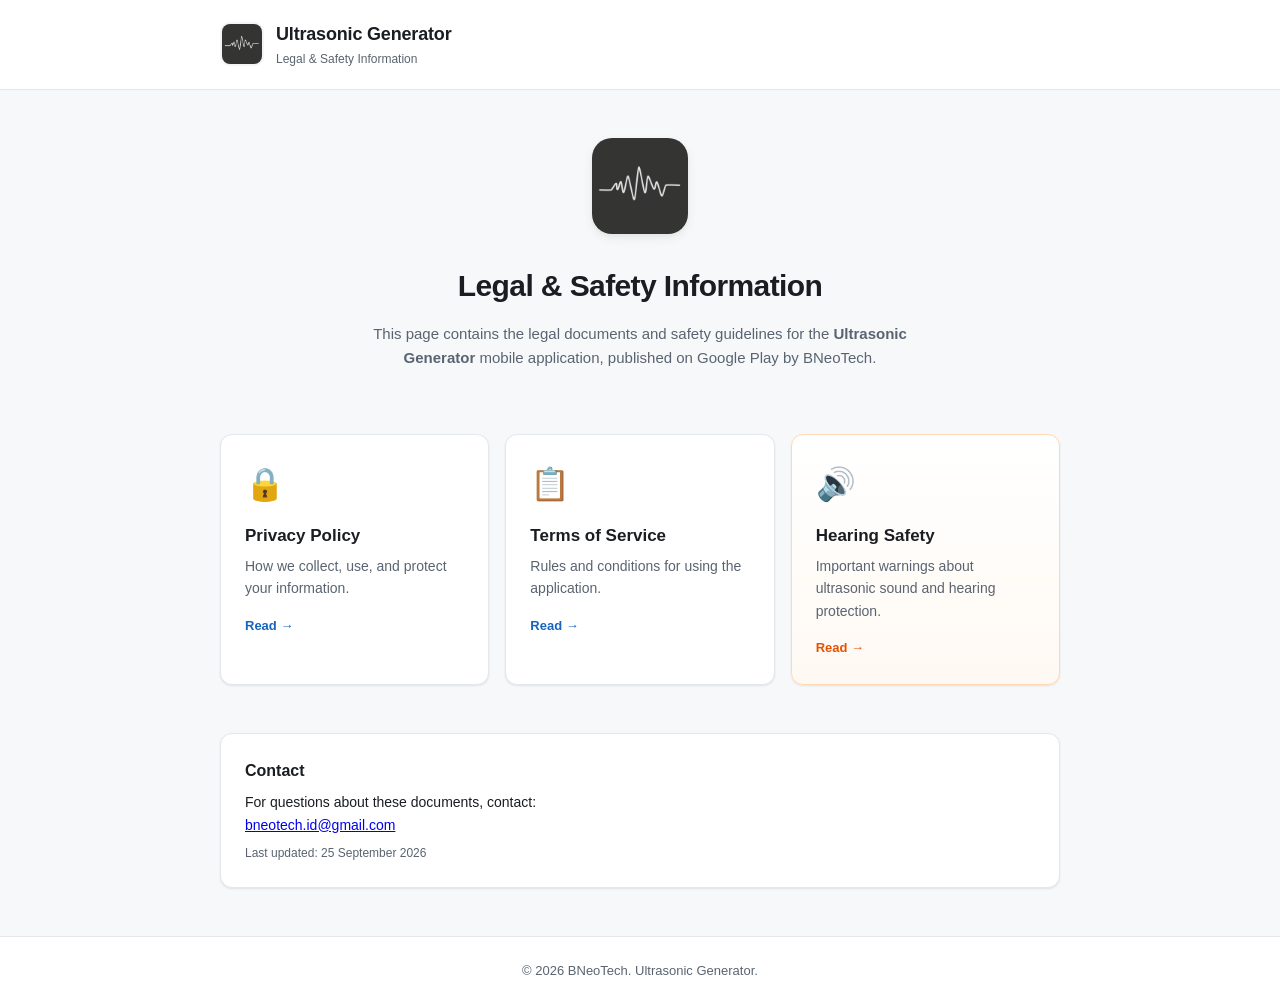
==== index.html @ 7861c7a8 "initial commit" ====
<!DOCTYPE html>
<html lang="en">
<head>
    <meta charset="UTF-8">
    <meta name="viewport" content="width=device-width, initial-scale=1.0">
    <title>Ultrasonic Generator — Legal & Safety</title>
    <meta name="description" content="Privacy Policy, Terms of Service, and Hearing Safety information for the Ultrasonic Generator app.">
    <link rel="icon" type="image/png" href="logo.png">
    <link rel="apple-touch-icon" href="logo.png">
    <link rel="stylesheet" href="style.css">
</head>
<body>
    <header class="site-header">
        <div class="container">
            <a class="brand" href="index.html">
                <img class="brand-logo" src="logo.png" alt="Ultrasonic Generator logo">
                <div>
                    <h1>Ultrasonic Generator</h1>
                    <p class="brand-sub">Legal & Safety Information</p>
                </div>
            </a>
        </div>
    </header>

    <main class="container">
        <section class="hero">
            <img class="hero-logo" src="logo.png" alt="Ultrasonic Generator">
            <h2>Legal &amp; Safety Information</h2>
            <p>
                This page contains the legal documents and safety guidelines for
                the <strong>Ultrasonic Generator</strong> mobile application,
                published on Google Play by BNeoTech.
            </p>
        </section>

        <div class="card-grid">
            <a class="card" href="privacy.html">
                <div class="card-icon">🔒</div>
                <h3>Privacy Policy</h3>
                <p>How we collect, use, and protect your information.</p>
                <span class="card-link">Read →</span>
            </a>

            <a class="card" href="terms.html">
                <div class="card-icon">📋</div>
                <h3>Terms of Service</h3>
                <p>Rules and conditions for using the application.</p>
                <span class="card-link">Read →</span>
            </a>

            <a class="card card-safety" href="safety.html">
                <div class="card-icon">🔊</div>
                <h3>Hearing Safety</h3>
                <p>Important warnings about ultrasonic sound and hearing protection.</p>
                <span class="card-link">Read →</span>
            </a>
        </div>

        <section class="contact">
            <h3>Contact</h3>
            <p>
                For questions about these documents, contact:<br>
                <a href="mailto:bneotech.id@gmail.com">bneotech.id@gmail.com</a>
            </p>
            <p class="muted">
                Last updated: 25 September 2026
            </p>
        </section>
    </main>

    <footer class="site-footer">
        <div class="container">
            <p>&copy; 2026 BNeoTech. Ultrasonic Generator.</p>
        </div>
    </footer>
</body>
</html>
---- style.css ----
/* ── Reset ────────────────────────────────────────────────────────── */
*, *::before, *::after { box-sizing: border-box; margin: 0; padding: 0; }

:root {
    --bg: #f7f8fa;
    --surface: #ffffff;
    --text: #1a1d21;
    --text-muted: #5a6470;
    --primary: #1565c0;
    --primary-dark: #0d47a1;
    --warning: #e65100;
    --warning-bg: #fff4e6;
    --border: #e4e7eb;
    --radius: 12px;
    --shadow-sm: 0 1px 3px rgba(0,0,0,0.04), 0 1px 2px rgba(0,0,0,0.06);
    --shadow-md: 0 4px 12px rgba(0,0,0,0.06), 0 2px 4px rgba(0,0,0,0.04);
    --shadow-lg: 0 8px 24px rgba(0,0,0,0.08), 0 4px 8px rgba(0,0,0,0.05);
}

html { scroll-behavior: smooth; }

body {
    font-family: -apple-system, BlinkMacSystemFont, "Segoe UI", Roboto,
                 "Helvetica Neue", Arial, sans-serif;
    background: var(--bg);
    color: var(--text);
    line-height: 1.6;
    font-size: 16px;
    -webkit-font-smoothing: antialiased;
}

.container {
    max-width: 880px;
    margin: 0 auto;
    padding: 0 20px;
}

/* ── Header ──────────────────────────────────────────────────────── */
.site-header {
    background: var(--surface);
    border-bottom: 1px solid var(--border);
    padding: 20px 0;
    position: sticky;
    top: 0;
    z-index: 10;
}

.brand {
    display: flex;
    align-items: center;
    gap: 12px;
    text-decoration: none;
    color: inherit;
}

.brand-logo {
    width: 44px;
    height: 44px;
    border-radius: 10px;
    object-fit: contain;
    flex-shrink: 0;
    background: #f2f4f7;
    padding: 2px;
}

.brand h1 {
    font-size: 18px;
    font-weight: 700;
    letter-spacing: -0.01em;
}

.brand-sub {
    font-size: 12px;
    color: var(--text-muted);
    margin-top: 1px;
}

/* ── Hero ────────────────────────────────────────────────────────── */
.hero {
    text-align: center;
    padding: 48px 0 32px;
}

.hero-logo {
    width: 96px;
    height: 96px;
    border-radius: 20px;
    margin-bottom: 20px;
    object-fit: contain;
    box-shadow: var(--shadow-md);
}

.hero h2 {
    font-size: 30px;
    font-weight: 800;
    letter-spacing: -0.02em;
    margin-bottom: 12px;
}

.hero p {
    color: var(--text-muted);
    max-width: 560px;
    margin: 0 auto;
    font-size: 15px;
}

/* ── Card Grid ───────────────────────────────────────────────────── */
.card-grid {
    display: grid;
    grid-template-columns: repeat(auto-fit, minmax(240px, 1fr));
    gap: 16px;
    margin: 32px 0 48px;
}

.card {
    display: block;
    background: var(--surface);
    border: 1px solid var(--border);
    border-radius: var(--radius);
    padding: 24px;
    text-decoration: none;
    color: var(--text);
    box-shadow: var(--shadow-sm);
    transition: transform .18s ease, box-shadow .18s ease, border-color .18s ease;
}

.card:hover {
    transform: translateY(-2px);
    box-shadow: var(--shadow-md);
    border-color: #cdd5dd;
}

.card-icon {
    font-size: 32px;
    margin-bottom: 12px;
}

.card h3 {
    font-size: 17px;
    font-weight: 700;
    margin-bottom: 6px;
}

.card p {
    font-size: 14px;
    color: var(--text-muted);
    margin-bottom: 12px;
}

.card-link {
    font-size: 13px;
    font-weight: 600;
    color: var(--primary);
}

.card-safety {
    border-color: #ffd9b3;
    background: linear-gradient(180deg, #ffffff 0%, #fff9f3 100%);
}

.card-safety .card-link { color: var(--warning); }

/* ── Contact ─────────────────────────────────────────────────────── */
.contact {
    background: var(--surface);
    border: 1px solid var(--border);
    border-radius: var(--radius);
    padding: 24px;
    margin-bottom: 48px;
    box-shadow: var(--shadow-sm);
}

.contact h3 {
    font-size: 16px;
    margin-bottom: 8px;
}

.contact p { font-size: 14px; }

.muted {
    color: var(--text-muted);
    font-size: 12px !important;
    margin-top: 8px;
}

/* ── Footer ──────────────────────────────────────────────────────── */
.site-footer {
    background: var(--surface);
    border-top: 1px solid var(--border);
    padding: 24px 0;
    text-align: center;
    font-size: 13px;
    color: var(--text-muted);
}

/* ── Document page (privacy/terms/safety) ────────────────────────── */
.doc {
    background: var(--surface);
    border: 1px solid var(--border);
    border-radius: var(--radius);
    padding: 40px;
    margin: 32px 0 48px;
    box-shadow: var(--shadow-sm);
}

.doc h1 {
    font-size: 28px;
    font-weight: 800;
    letter-spacing: -0.02em;
    margin-bottom: 8px;
}

.doc .meta {
    color: var(--text-muted);
    font-size: 13px;
    margin-bottom: 32px;
    padding-bottom: 20px;
    border-bottom: 1px solid var(--border);
}

.doc h2 {
    font-size: 19px;
    font-weight: 700;
    margin-top: 32px;
    margin-bottom: 12px;
    letter-spacing: -0.01em;
}

.doc h3 {
    font-size: 15px;
    font-weight: 700;
    margin-top: 20px;
    margin-bottom: 8px;
    color: var(--primary-dark);
}

.doc p {
    margin-bottom: 12px;
    color: #2d3238;
}

.doc ul, .doc ol {
    margin: 12px 0 12px 24px;
}

.doc li {
    margin-bottom: 6px;
    color: #2d3238;
}

.doc strong { font-weight: 700; color: var(--text); }

.doc a {
    color: var(--primary);
    text-decoration: none;
    border-bottom: 1px solid rgba(21,101,192,0.3);
}

.doc a:hover { border-bottom-color: var(--primary); }

/* Callout boxes */
.callout {
    padding: 16px 20px;
    border-radius: 10px;
    margin: 20px 0;
    font-size: 14.5px;
    border-left: 4px solid;
}

.callout-info {
    background: #e8f2fb;
    border-color: var(--primary);
}

.callout-warning {
    background: var(--warning-bg);
    border-color: var(--warning);
}

.callout-danger {
    background: #ffe8e8;
    border-color: #c62828;
}

.callout strong { display: block; margin-bottom: 4px; font-weight: 700; }

/* Table */
.doc table {
    width: 100%;
    border-collapse: collapse;
    margin: 16px 0;
    font-size: 14px;
}

.doc th, .doc td {
    padding: 10px 12px;
    text-align: left;
    border-bottom: 1px solid var(--border);
    vertical-align: top;
}

.doc th {
    background: #f2f4f7;
    font-weight: 600;
    font-size: 13px;
}

/* ── Back link ───────────────────────────────────────────────────── */
.back-link {
    display: inline-flex;
    align-items: center;
    gap: 6px;
    margin-top: 24px;
    font-size: 14px;
    font-weight: 600;
    color: var(--primary);
    text-decoration: none;
}

.back-link:hover { text-decoration: underline; }

/* ── Responsive ──────────────────────────────────────────────────── */
@media (max-width: 600px) {
    .doc { padding: 24px 20px; }
    .hero h2 { font-size: 24px; }
    .hero-logo { width: 72px; height: 72px; border-radius: 16px; }
    .brand-logo { width: 36px; height: 36px; }
    .doc h1 { font-size: 22px; }
    .doc h2 { font-size: 17px; }
}
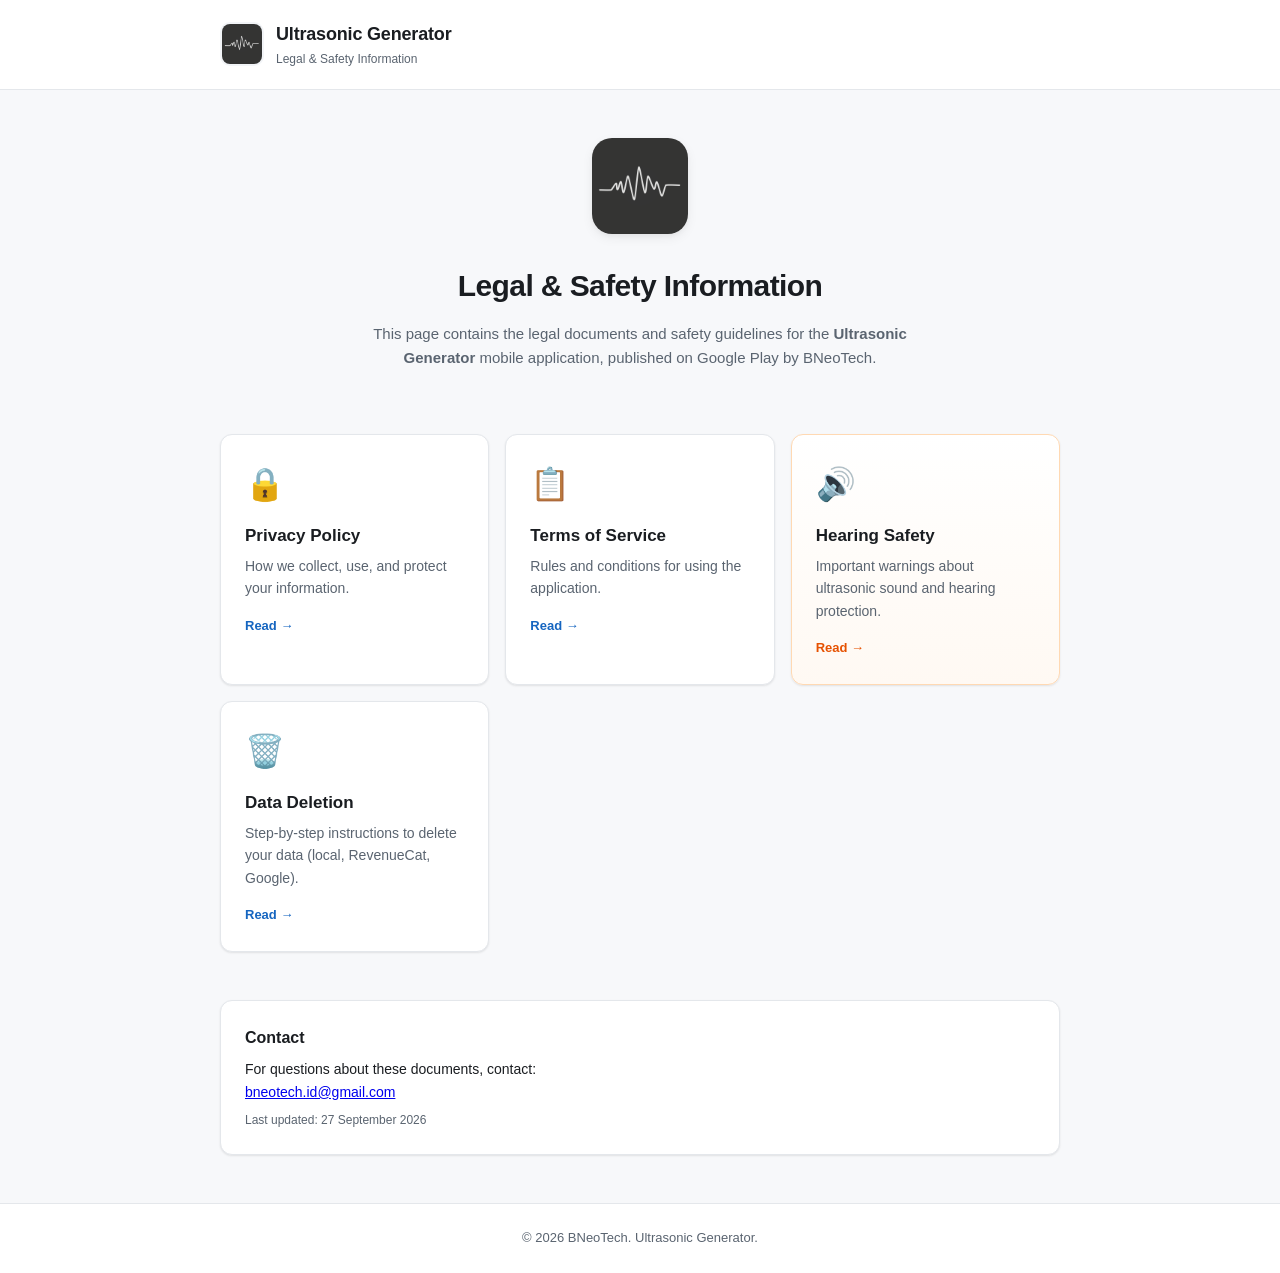
==== commit 651213d1: "update privacy: who-controls-what table + data deletion section Perbarui privacy policy dengan akura" ====
--- a/index.html
+++ b/index.html
@@ -54,6 +54,13 @@
                 <p>Important warnings about ultrasonic sound and hearing protection.</p>
                 <span class="card-link">Read →</span>
             </a>
+
+            <a class="card" href="privacy.html#data-deletion">
+                <div class="card-icon">🗑️</div>
+                <h3>Data Deletion</h3>
+                <p>Step-by-step instructions to delete your data (local, RevenueCat, Google).</p>
+                <span class="card-link">Read →</span>
+            </a>
         </div>
 
         <section class="contact">
@@ -63,7 +70,7 @@
                 <a href="mailto:bneotech.id@gmail.com">bneotech.id@gmail.com</a>
             </p>
             <p class="muted">
-                Last updated: 25 September 2026
+                Last updated: 27 September 2026
             </p>
         </section>
     </main>
